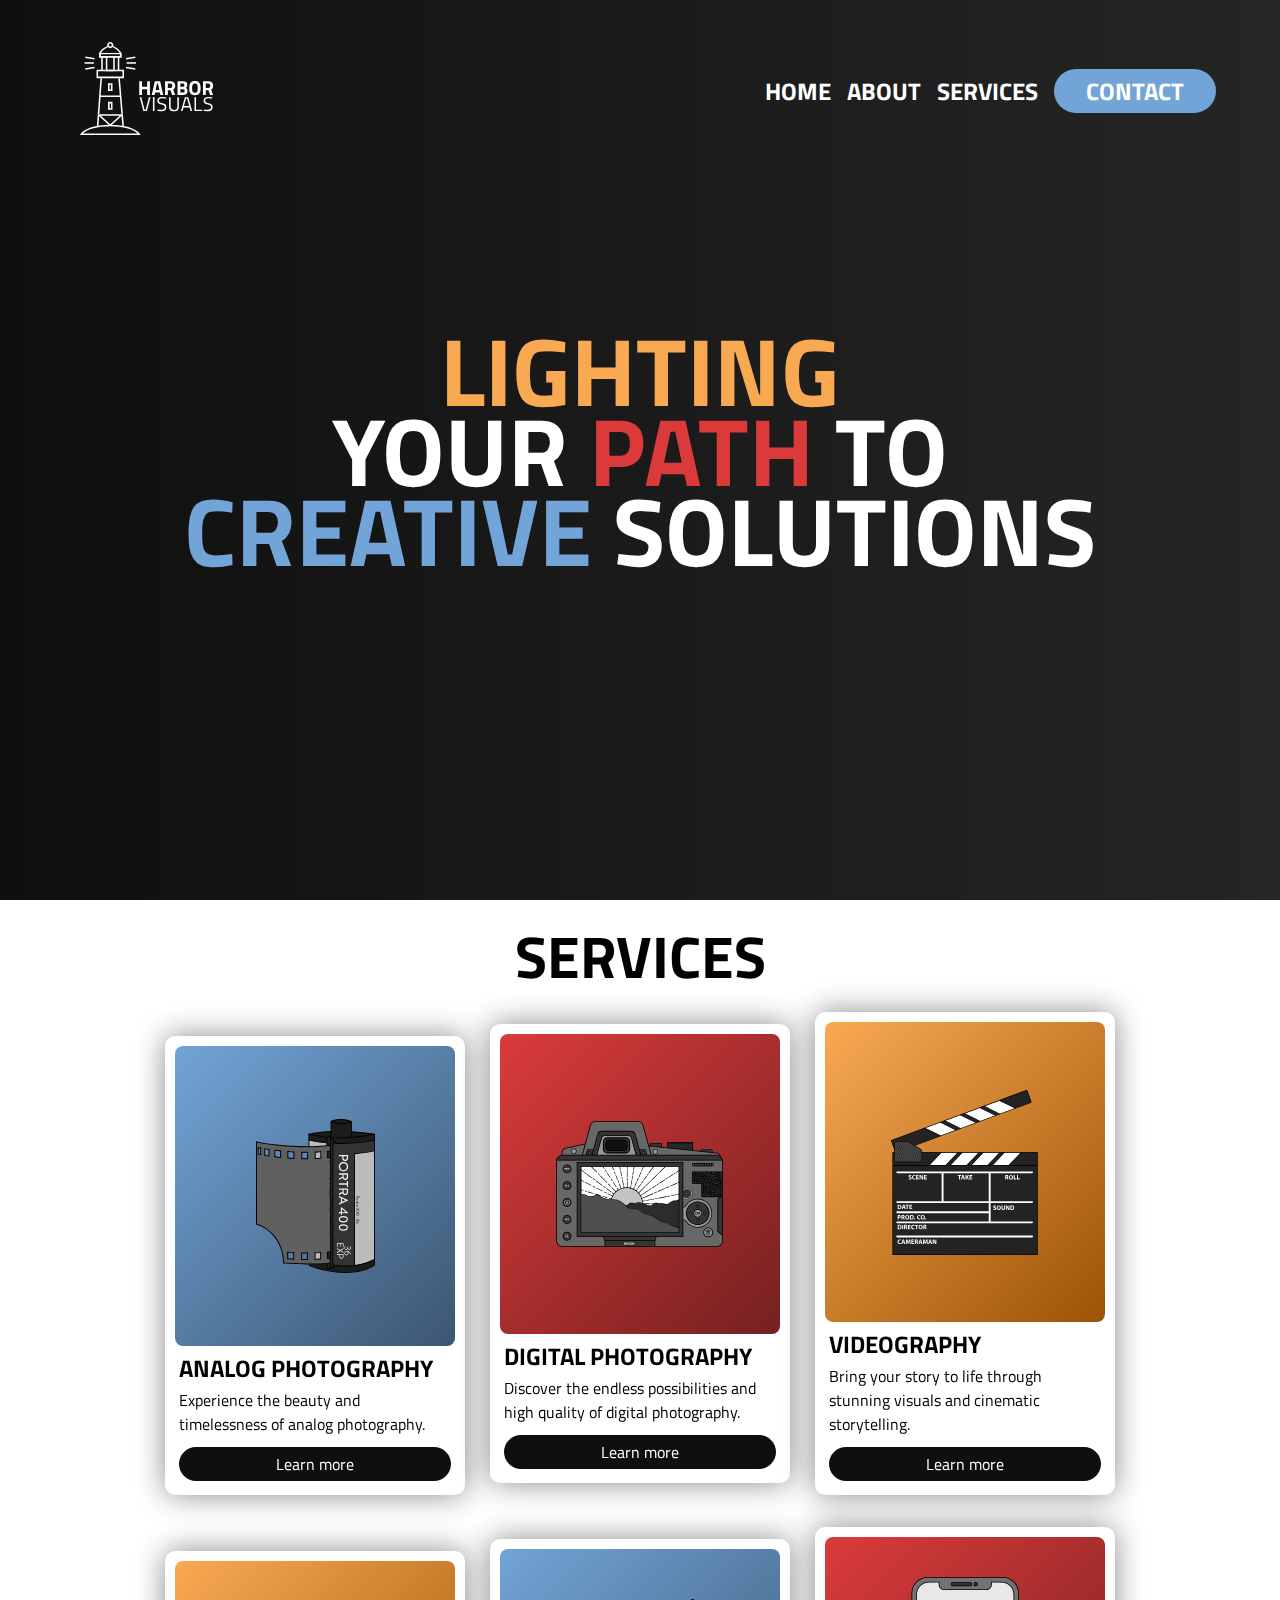
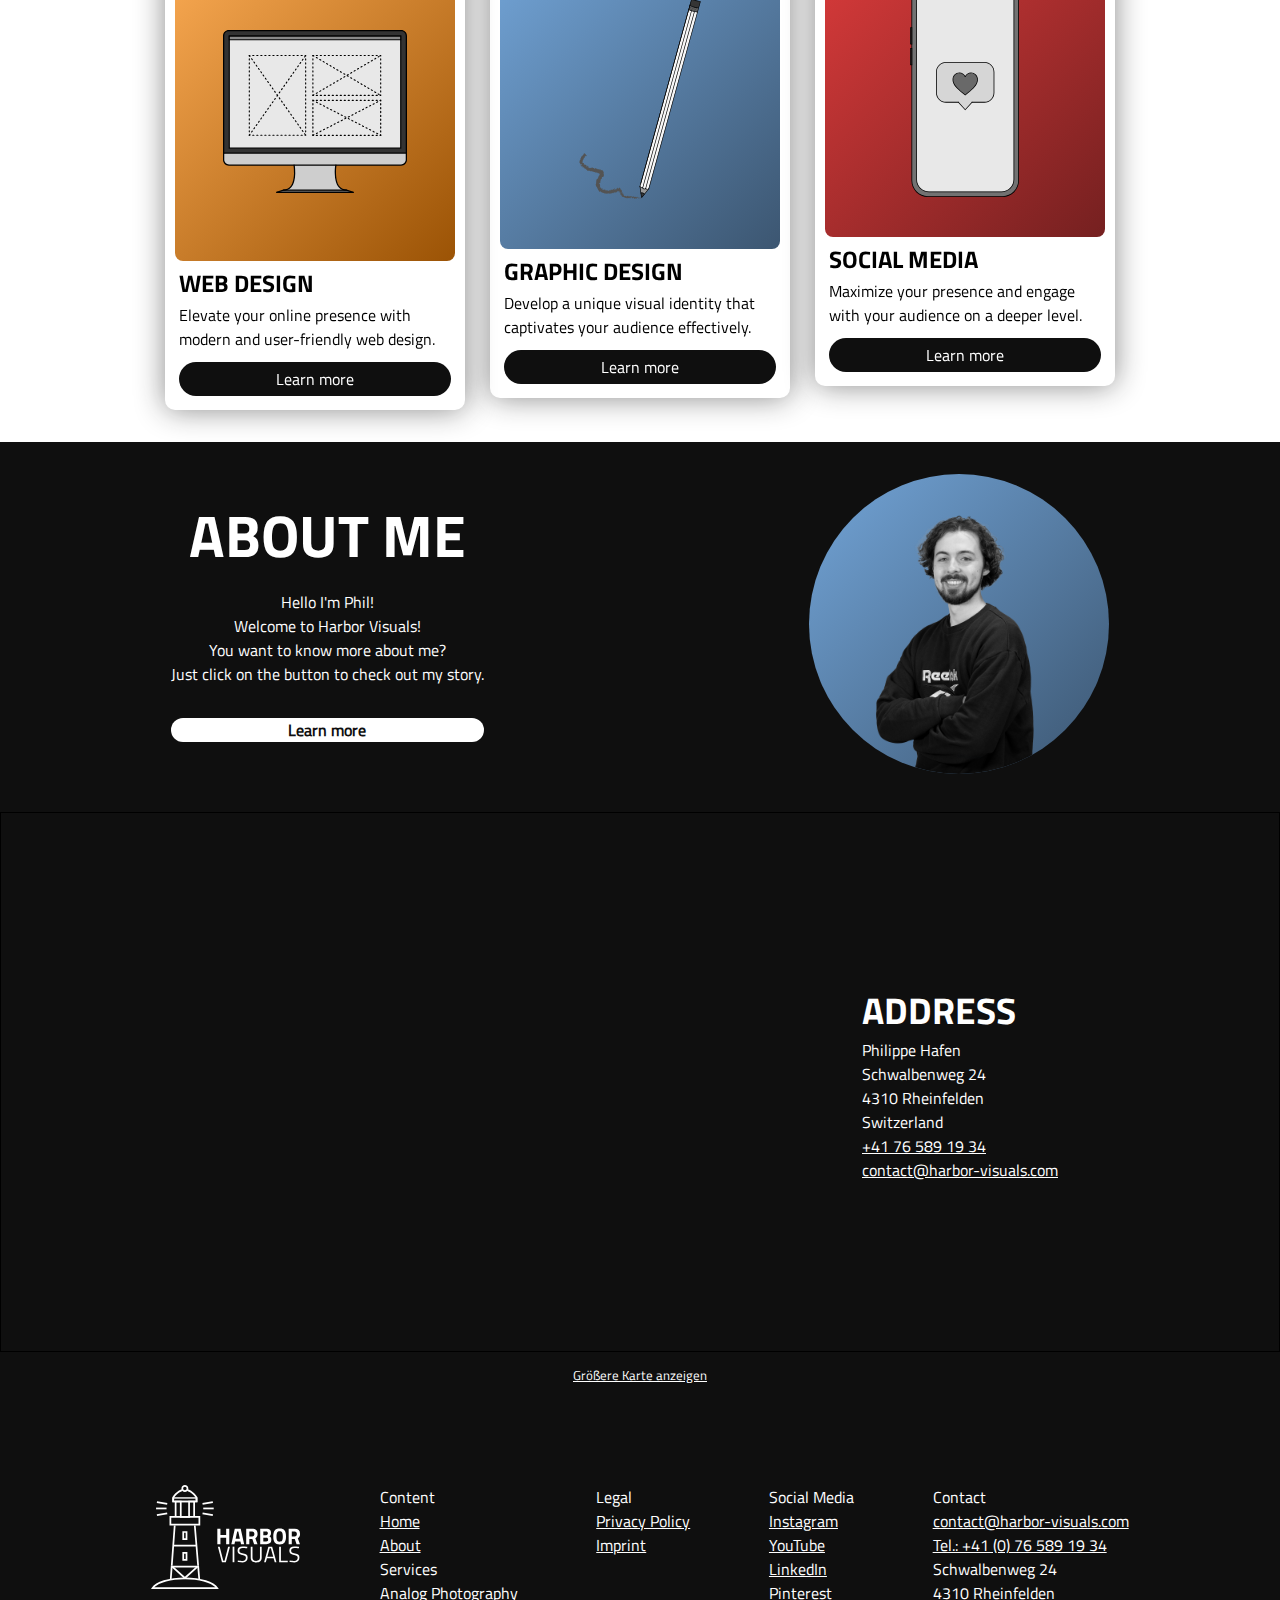
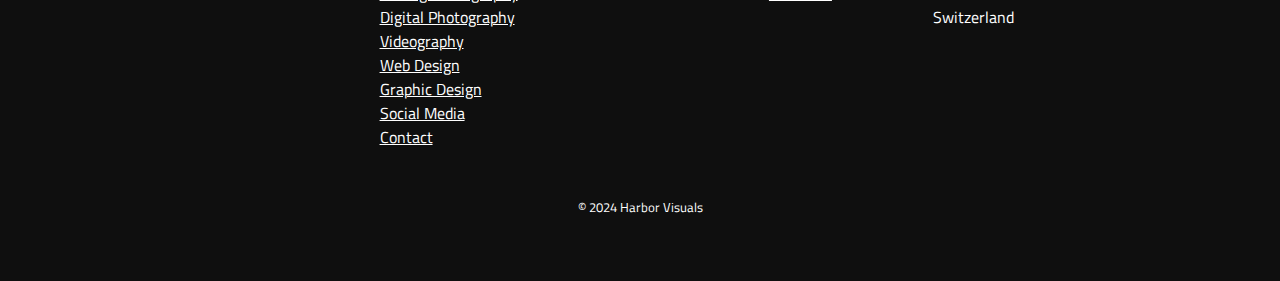
==== index.html @ 52046e07 "initial commit" ====
<!DOCTYPE html>
<html lang="en">
<head>
    <meta charset="UTF-8">
    <meta name="viewport" content="width=device-width, initial-scale=1.0">
    <title>Harbor Visuals</title>
    <!-- CSS -->
    <link rel="stylesheet" href="css/sites/style_index.css">
    <!-- Fontawesome -->
    <link rel="stylesheet" href="https://cdnjs.cloudflare.com/ajax/libs/font-awesome/6.5.1/css/all.min.css" integrity="sha512-DTOQO9RWCH3ppGqcWaEA1BIZOC6xxalwEsw9c2QQeAIftl+Vegovlnee1c9QX4TctnWMn13TZye+giMm8e2LwA==" crossorigin="anonymous" referrerpolicy="no-referrer" />
    <!-- Favicon -->
    <link rel="icon" type="image/x-icon" href="media/vectors/favicon/favicon.ico">
</head>
<body id="body">
    <!-- Header -->
    <header>
        <!-- Desktop Menu -->
        <nav class="main-navigation">
            <a href="#"><img height="300" src="media/vectors/logo/HV_horizontal_white.svg" alt="Harbor Visuals Logo"></a>
            <button id="burger"><i class="fa-solid fa-bars"></i></button>
            <menu id="menu">
                <li><a href="#">Home</a></li>
                <li><a href="about.html">About</a></li>
                <li class="trigger"><span>Services <i class="fa-solid fa-chevron-down"></i></span>
                    <menu class="dropdown">
                        <li><a href="analog-photography.html">Analog Photography</a></li>
                        <li><a href="digital-photography.html">Digital Photography</a></li>
                        <li><a href="videography.html">Videography</a></li>
                        <li><a href="graphic-design.html">Graphic Design</a></li>
                        <li><a href="social-media.html">Social Media</a></li>
                        <li><a href="web-design.html">Web Design</a></li>
                    </menu>
                </li>
                <li><a id="contact-cto" href="contact.html">Contact</a></li>  
            </menu>
        </nav>
        <!-- Website Title -->
        <div class="gradient-container">
            <h1><span class="yellow">Lighting</span> your <span class="red">path</span> to <span class="blue">creative</span> solutions</h1> 
        </div>
    </header>
    <main>
        <!-- Services -->
        <section class="services">
            <h2>Services</h2>
            <div class="service-tile">
                <div class="service-image gradient-blue">
                    <img src="media/vectors/service-categories/Analog_Photography.svg" alt="unused analog film cartridge">
                </div>
                <div class="service-details">
                    <h3 class="service-title">Analog Photography</h3>
                    <p>Experience the beauty and timelessness of analog photography.</p>
                    <a href="analog-photography.html">Learn more</a>
                </div>
            </div>
            <div class="service-tile">
                <div class="service-image gradient-red">
                    <img src="media/vectors/service-categories/Digital_Photography.svg" alt="digital camera displaying a sunrise">
                </div>
                <div class="service-details">
                    <h3 class="service-title">Digital Photography</h3>
                    <p>Discover the endless possibilities and high quality of digital photography.</p>
                    <a href="digital-photography.html">Learn more</a>
                </div>
            </div>
            <div class="service-tile">
                <div class="service-image gradient-yellow">
                    <img src="media/vectors/service-categories/Videography.svg" alt="video clapperboard">
                </div>
                <div class="service-details">
                    <h3 class="service-title">Videography</h3>
                    <p>Bring your story to life through stunning visuals and cinematic storytelling.</p>
                    <a href="videography.html">Learn more</a>
                </div>
            </div>
            <div class="service-tile">
                <div class="service-image gradient-blue">
                    <img src="media/vectors/service-categories/Graphic_Design.svg" alt="pencil draws a squiggly line">
                </div>
                <div class="service-details">
                    <h3 class="service-title">Graphic Design</h3>
                    <p>Develop a unique visual identity that captivates your audience effectively.</p>
                    <a href="graphic-design.html">Learn more</a>
                </div>
            </div>
            <div class="service-tile">
                <div class="service-image gradient-red">
                    <img src="media/vectors/service-categories/Social_Media.svg" alt="smartphone with a heart notification on the screen">
                </div>
                <div class="service-details">
                    <h3 class="service-title">Social Media</h3>
                    <p>Maximize your presence and engage with your audience on a deeper level.</p>
                    <a href="social-media.html">Learn more</a>
                </div>
            </div>
            <div class="service-tile">
                <div class="service-image gradient-yellow">
                    <img src="media/vectors/service-categories/Webdesign.svg" alt="desktop screen with wire frame rectangles">
                </div>
                <div class="service-details">
                    <h3 class="service-title">Web Design</h3>
                    <p>Elevate your online presence with modern and user-friendly web design.</p>
                    <a href="web-design.html">Learn more</a>
                </div>
            </div>
        </section>
        <!-- About Hero -->
        <section class="about">
            <div>
                <h2>About Me</h2>
                <p>Hello I'm Phil!<br>Welcome to Harbor Visuals!<br>You want to know more about me?<br>Just click on the button to check out my story.</p>
                <a href="about.html">Learn more</a>
            </div>
            <picture>
                <source srcset="media/images/webp/about/phil_portrait.webp" type="image/webp">
                <source srcset="media/images/jpg_png/about/phil_portrait.png" type="image/jpeg">
                <img class="gradient-blue" src="media/images/jpg_png/about/phil_portrait.png" alt="portrait of Philippe Hafen standing with crossed arms" height="300">
            </picture>
        </section>
        <section class="address">
            <iframe width="425" height="350" src="https://www.openstreetmap.org/export/embed.html?bbox=7.791709899902345%2C47.54564590602072%2C7.7954596281051645%2C47.5473332631162&amp;layer=mapnik&amp;marker=47.546489591358245%2C7.793584764003754" style="border: 1px solid black"></iframe><br/><small><a href="https://www.openstreetmap.org/?mlat=47.54649&amp;mlon=7.79358#map=19/47.54649/7.79358">Größere Karte anzeigen</a></small>
            <div>
                <h3>Address</h3>
                <p>Philippe Hafen<br>Schwalbenweg 24<br>4310 Rheinfelden<br>Switzerland<br><a href="tel:+41765891934">+41 76 589 19 34</a><br><a href="mailto:contact@harbor-visuals.com">contact@harbor-visuals.com</a></p>
            </div>
        </section>
    </main>
    <!-- Footer -->
    <footer>
        <div>
            <a href="index.html"><img height="300" src="media/vectors/logo/HV_horizontal_white.svg" alt="Harbor Visuals Logo"></a>
            <ul>
                <li>Content</li>
                <li><a href="#">Home</a></li>
                <li><a href="about.html">About</a></li>
                <li>Services</li>
                <li><a href="analog-photography.html">Analog Photography</a></li>
                <li><a href="digital-photography.html">Digital Photography</a></li>
                <li><a href="videography.html">Videography</a></li>
                <li><a href="web-design.html">Web Design</a></li>
                <li><a href="graphic-design.html">Graphic Design</a></li>
                <li><a href="social-media.html">Social Media</a></li>
                <li><a href="contact.html">Contact</a></li>
            </ul>
            <ul>
                <li>Legal</li>
                <li><a href="#">Privacy Policy</a></li>
                <li><a href="#">Imprint</a></li>
            </ul>
            <ul>
                <li>Social Media</li>
                <li><a href="https://www.instagram.com/harborvisuals/" target="_blank">Instagram</a></li>
                <li><a href="https://www.youtube.com/@harborvisuals" target="_blank">YouTube</a></li>
                <li><a href="https://ch.linkedin.com/in/philippe-hafen" target="_blank">LinkedIn</a></li>
                <li><a href="https://www.pinterest.ch/harborvisuals/" target="_blank">Pinterest</a></li>
            </ul>
            <ul>
                <li>Contact</li>
                <li><a href="mailto:contact@harbor-visuals.com">contact@harbor-visuals.com</a></li>
                <li><a href="tel:+41765891934">Tel.: +41 (0) 76 589 19 34</a></li>
                <li>Schwalbenweg 24</li>
                <li>4310 Rheinfelden</li>
                <li>Switzerland</li>
            </ul> 
        </div>
        <small>&copy; 2024 Harbor Visuals </small>
    </footer>
    <script>
        burger.onclick = function() {
        menu.classList.toggle('open')
        body.classList.toggle('open')
        }
    </script>
</body>
</html>
---- css/sites/style_index.css ----
/*
* Prefixed by https://autoprefixer.github.io
* PostCSS: v8.4.14,
* Autoprefixer: v10.4.7
* Browsers: last 4 version
*/

@import url('../general/variables.css');
@import url('../general/typography.css');
@import url('../reset/reset.css');
@import url('../components/header_index.css');
@import url('../components/footer.css');

/* Body background and height to get scrollbar */
body {
    background: var(--background-color-dark);
    max-width: 100vw;
}

/* Service Section (Container) */
.services {
    display: -ms-grid;
    display: grid;
    -ms-grid-columns: 1fr;
    grid-template-columns: 1fr;
    -ms-grid-rows: 3rem 2rem 1fr 2rem 1fr 2rem 1fr 2rem 1fr 2rem 1fr;
    grid-template-rows: 3rem 1fr 1fr 1fr 1fr 1fr;
    gap: 2rem;
    -webkit-box-align: center;
        -ms-flex-align: center;
            align-items: center;

    background: white;

    padding-top: 2rem;
    padding-bottom: 2rem;
}
.services > *:nth-child(1) {
    -ms-grid-row: 1;
    -ms-grid-column: 1;
}
.services > *:nth-child(2) {
    -ms-grid-row: 3;
    -ms-grid-column: 1;
}
.services > *:nth-child(3) {
    -ms-grid-row: 5;
    -ms-grid-column: 1;
}
.services > *:nth-child(4) {
    -ms-grid-row: 7;
    -ms-grid-column: 1;
}
.services > *:nth-child(5) {
    -ms-grid-row: 9;
    -ms-grid-column: 1;
}
.services > *:nth-child(6) {
    -ms-grid-row: 11;
    -ms-grid-column: 1;
}

/* Section Title */
section.services > h2 {
    min-width: 100%;
    text-align: center;
}

/* Center tiles */
.services > div {
    -ms-grid-row-align: center;
    -ms-grid-column-align: center;
    place-self: center;
}

/* Service Tiles */
.service-tile {
    display: -webkit-box;
    display: -ms-flexbox;
    display: flex;
    -webkit-box-orient: vertical;
    -webkit-box-direction: normal;
        -ms-flex-direction: column;
            flex-direction: column;
    -webkit-box-pack: center;
        -ms-flex-pack: center;
            justify-content: center;
    -webkit-box-align: center;
        -ms-flex-align: center;
            align-items: center;

    background: var(--neutral-color-1);
    padding: 10px 10px;
    width: -webkit-fit-content;
    width: -moz-fit-content;
    width: fit-content;
    height: -webkit-fit-content;
    height: -moz-fit-content;
    height: fit-content;
    border-radius: 10px;
    -webkit-filter: drop-shadow(0 0 15px #0f0f0f7b);
            filter: drop-shadow(0 0 15px #0f0f0f7b);
}

/* Service category images */
.service-image {
    display: -webkit-box;
    display: -ms-flexbox;
    display: flex;
    -webkit-box-pack: center;
        -ms-flex-pack: center;
            justify-content: center;
    -webkit-box-align: center;
        -ms-flex-align: center;
            align-items: center;

    width: 280px;
    height: 300px;
    overflow: hidden;
    margin: 0 auto;
    border-radius: 8px;
}

/* Background gradients */
.gradient-blue {
    background: -o-linear-gradient(315deg, rgba(114,164,215,1) 0%, rgba(60,86,113,1) 100%);
    background: linear-gradient(135deg, rgba(114,164,215,1) 0%, rgba(60,86,113,1) 100%);
}
.gradient-red {
    background: -o-linear-gradient(315deg, rgba(219,59,59,1) 0%, rgba(117,32,32,1) 100%);
    background: linear-gradient(135deg, rgba(219,59,59,1) 0%, rgba(117,32,32,1) 100%);
}
.gradient-yellow {
    background: -o-linear-gradient(315deg, rgba(249,169,82,1) 0%, rgba(155,83,5,1) 100%);
    background: linear-gradient(135deg, rgba(249,169,82,1) 0%, rgba(155,83,5,1) 100%);
}

/* Service description */
.service-details {
    display: -webkit-box;
    display: -ms-flexbox;
    display: flex;
    -webkit-box-orient: vertical;
    -webkit-box-direction: normal;
        -ms-flex-direction: column;
            flex-direction: column;

    width: 280px;
    gap: 0.1rem;
    padding: 4px;
}

/* Learn more buttons */
div.service-details > a {
    -ms-flex-item-align: center;
        -ms-grid-row-align: center;
        align-self: center;
    background: var(--background-color-dark);
    padding: 5px 20px;
    margin-top: 10px;
    width: 100%;
    text-align: center;
    color: var(--neutral-color-1);
    text-decoration: none;
    border-radius: 29px;
}

div.service-details > a:hover {
    background: var(--background-color-dark-2);
}

/* About Section */
.about {
    display: -webkit-box;
    display: -ms-flexbox;
    display: flex;
    -ms-flex-pack: distribute;
        justify-content: space-around;
    -webkit-box-align: center;
        -ms-flex-align: center;
            align-items: center;
    -ms-flex-wrap: wrap;
        flex-wrap: wrap;
    gap: 3rem;

    padding: 2rem;
}

/* About Text Area */
.about > div {
    display: -webkit-box;
    display: -ms-flexbox;
    display: flex;
    -webkit-box-orient: vertical;
    -webkit-box-direction: normal;
        -ms-flex-direction: column;
            flex-direction: column;
    
    gap: 2rem;
    
    text-align: center;
    color: white;
}

.about h2 {
    line-height: 75%;
}

.about a {
    background: var(--neutral-color-1);
    text-decoration: none;
    color: var(--background-color-dark);
    font-weight: bold;
    border-radius: 29px;
}

.about a:hover {
    background: var(--background-color-light2);
}

/* About Image */
.about > picture > img {
    width: 300px;
    height: auto;
    border-radius: 50%;
}

/* Address Section */
.address {
    display: -ms-grid;
    display: grid;
    -ms-grid-columns: 1fr;
    grid-template-columns: 1fr;
    -ms-grid-rows: 50vh 35vh;
    grid-template-rows: 50vh 35vh;
    -webkit-box-align: center;
        -ms-flex-align: center;
            align-items: center;

    position: relative;
}
.address > *:nth-child(1) {
    -ms-grid-row: 1;
    -ms-grid-column: 1;
}
.address > *:nth-child(2) {
    -ms-grid-row: 2;
    -ms-grid-column: 1;
}

/* Map formatting */
.address > iframe {
    -ms-grid-column: 1;
    -ms-grid-column-span: 1;
    grid-column: 1/2;
    -ms-grid-row: 1;
    -ms-grid-row-span: 2;
    grid-row: 1/3;
    z-index: 1; /* Ensure iframe is behind the div */

    width: 100%;
    height: 85vh;
    -webkit-filter: grayscale(100%);
            filter: grayscale(100%);
}

/* Iframe link */
.address a {
    color: white;
}

.address small {
    display: -webkit-box;
    display: -ms-flexbox;
    display: flex;
    -webkit-box-pack: center;
        -ms-flex-pack: center;
            justify-content: center;
}

/* Address container */
.address div {
    -ms-grid-column: 1;
    -ms-grid-column-span: 1;
    grid-column: 1/2;
    -ms-grid-row: 2;
    -ms-grid-row-span: 1;
    grid-row: 2/3;
    z-index: 2; /* Ensure div is in front of the iframe */

    position: absolute;
    top: 50%;
    left: 50%;
    -webkit-transform: translateY(-50%) translateX(-50%);
        -ms-transform: translateY(-50%) translateX(-50%);
            transform: translateY(-50%) translateX(-50%);

    color: var(--neutral-color-1);
    background: var(--background-color-dark);
    width: 80vw;
    height: -webkit-fit-content;
    height: -moz-fit-content;
    height: fit-content;
    padding: 2rem;
}

/* tablets */
@media (min-width: 768px){

    /* Service Section (Container) */
    .services {
        -ms-grid-columns: 1fr 2rem 1fr;
        grid-template-columns: 1fr 1fr;
        -ms-grid-rows: 3rem 2rem 1fr 2rem 1fr 2rem 1fr;
        grid-template-rows: 3rem 1fr 1fr 1fr;
        row-gap: 2rem;
        -webkit-column-gap: 2rem;
           -moz-column-gap: 2rem;
                column-gap: 2rem;
    }
    .services > *:nth-child(1) {
        -ms-grid-row: 1;
        -ms-grid-column: 1;
    }
    .services > *:nth-child(2) {
        -ms-grid-row: 1;
        -ms-grid-column: 3;
    }
    .services > *:nth-child(3) {
        -ms-grid-row: 3;
        -ms-grid-column: 1;
    }
    .services > *:nth-child(4) {
        -ms-grid-row: 3;
        -ms-grid-column: 3;
    }
    .services > *:nth-child(5) {
        -ms-grid-row: 5;
        -ms-grid-column: 1;
    }
    .services > *:nth-child(6) {
        -ms-grid-row: 5;
        -ms-grid-column: 3;
    }
    .services > *:nth-child(7) {
        -ms-grid-row: 7;
        -ms-grid-column: 1;
    }
    .services > *:nth-child(8) {
        -ms-grid-row: 7;
        -ms-grid-column: 3;
    }

    .services > h2 {
        -ms-grid-column: 1;
        -ms-grid-column-span: 2;
        grid-column: 1/3;
    }

    .services > div:nth-child(even) {
        -ms-grid-row-align: end;
        -ms-grid-column-align: end;
        place-self: end;
    }

    .services > div:nth-child(odd) {
        -ms-grid-row-align: start;
        -ms-grid-column-align: start;
        place-self: start;
    }
}

/* desktops */
@media (min-width: 1280px){

    /* Service Section (Container) */
    .services {
        -ms-grid-columns: 1fr 0 0.75fr 0 1fr;
        grid-template-columns: 1fr 0.75fr 1fr;
        -ms-grid-rows: 3rem 2rem 1fr 2rem 1fr;
        grid-template-rows: 3rem 1fr 1fr;
        row-gap: 2rem;
        -webkit-column-gap: 0;
           -moz-column-gap: 0;
                column-gap: 0;
    }
    .services > *:nth-child(1) {
        -ms-grid-row: 1;
        -ms-grid-column: 1;
    }
    .services > *:nth-child(2) {
        -ms-grid-row: 1;
        -ms-grid-column: 3;
    }
    .services > *:nth-child(3) {
        -ms-grid-row: 1;
        -ms-grid-column: 5;
    }
    .services > *:nth-child(4) {
        -ms-grid-row: 3;
        -ms-grid-column: 1;
    }
    .services > *:nth-child(5) {
        -ms-grid-row: 3;
        -ms-grid-column: 3;
    }
    .services > *:nth-child(6) {
        -ms-grid-row: 3;
        -ms-grid-column: 5;
    }
    .services > *:nth-child(7) {
        -ms-grid-row: 5;
        -ms-grid-column: 1;
    }
    .services > *:nth-child(8) {
        -ms-grid-row: 5;
        -ms-grid-column: 3;
    }
    .services > *:nth-child(9) {
        -ms-grid-row: 5;
        -ms-grid-column: 5;
    }

    .services > h2 {
        -ms-grid-column: 1;
        -ms-grid-column-span: 3;
        grid-column: 1/4;
    }

    /* Remove place-self */
    .services > div:nth-child(even) {
        -ms-grid-row-align: none;
        -ms-grid-column-align: none;
        place-self: none;
    }

    .services > div:nth-child(odd) {
        -ms-grid-row-align: none;
        -ms-grid-column-align: none;
        place-self: none;
    }

    /* Grid placement */
    .services > div:nth-child(2) {
        -ms-grid-row-align: end;
        -ms-grid-column-align: end;
        place-self: end;
    }

    .services > div:nth-child(3) {
        -ms-grid-row-align: center;
        -ms-grid-column-align: center;
        place-self: center;
    }

    .services > div:nth-child(4) {
        -ms-grid-row-align: start;
        -ms-grid-column-align: start;
        place-self: start;
    }

    .services > div:nth-child(5) {
        -ms-grid-row-align: center;
        -ms-grid-column-align: center;
        place-self: center;
    }

    .services > div:nth-child(6) {
        -ms-grid-row-align: start;
        -ms-grid-column-align: start;
        place-self: start;
    }

    .services > div:nth-child(7) {
        -ms-grid-row-align: end;
        -ms-grid-column-align: end;
        place-self: end;
        -ms-grid-column: 1;
        -ms-grid-column-span: 1;
        grid-column: 1/2 ;
        -ms-grid-row: 3;
        -ms-grid-row-span: 1;
        grid-row: 3/4;
    }

    /* iframe & address */
    .address {
        display: -ms-grid;
        display: grid;
        -ms-grid-columns: 1fr 1fr;
        grid-template-columns: 1fr 1fr;
        -ms-grid-rows: 60vh 5vh;
        grid-template-rows: 60vh 5vh;
        -webkit-box-align: center;
            -ms-flex-align: center;
                align-items: center;
    
        position: relative;
    }
    .address > *:nth-child(1) {
        -ms-grid-row: 1;
        -ms-grid-column: 1;
    }
    .address > *:nth-child(2) {
        -ms-grid-row: 1;
        -ms-grid-column: 2;
    }
    .address > *:nth-child(3) {
        -ms-grid-row: 2;
        -ms-grid-column: 1;
    }
    .address > *:nth-child(4) {
        -ms-grid-row: 2;
        -ms-grid-column: 2;
    }

    /* Map formatting */
    .address > iframe {
        -ms-grid-column: 1;
        -ms-grid-column-span: 2;
        grid-column: 1/3;
        -ms-grid-row: 1;
        -ms-grid-row-span: 1;
        grid-row: 1/2;
        z-index: 1; /* Ensure iframe is behind the div */

        width: 100%;
        height: 60vh;
    }

    /* Iframe link */
    .address a {
        color: white;
    }

    /* Address container */
    .address div {
        -ms-grid-column: 2;
        -ms-grid-column-span: 1;
        grid-column: 2/3;
        -ms-grid-row: 1;
        -ms-grid-row-span: 1;
        grid-row: 1/2;
        z-index: 2; /* Ensure div is in front of the iframe */

        position: absolute;
        top: 50%;
        left: 50%;
        -webkit-transform: translateY(-50%) translateX(-50%);
            -ms-transform: translateY(-50%) translateX(-50%);
                transform: translateY(-50%) translateX(-50%);

        color: var(--neutral-color-1);
        background: var(--background-color-dark);
        width: -webkit-fit-content;
        width: -moz-fit-content;
        width: fit-content;
        height: -webkit-fit-content;
        height: -moz-fit-content;
        height: fit-content;
        padding: 3rem;
    }

    .address > small {
        -ms-grid-column: 1;
        -ms-grid-column-span: 2;
        grid-column: 1/3;
        -ms-grid-row: 2;
        -ms-grid-row-span: 1;
        grid-row: 2/3;
    }
}
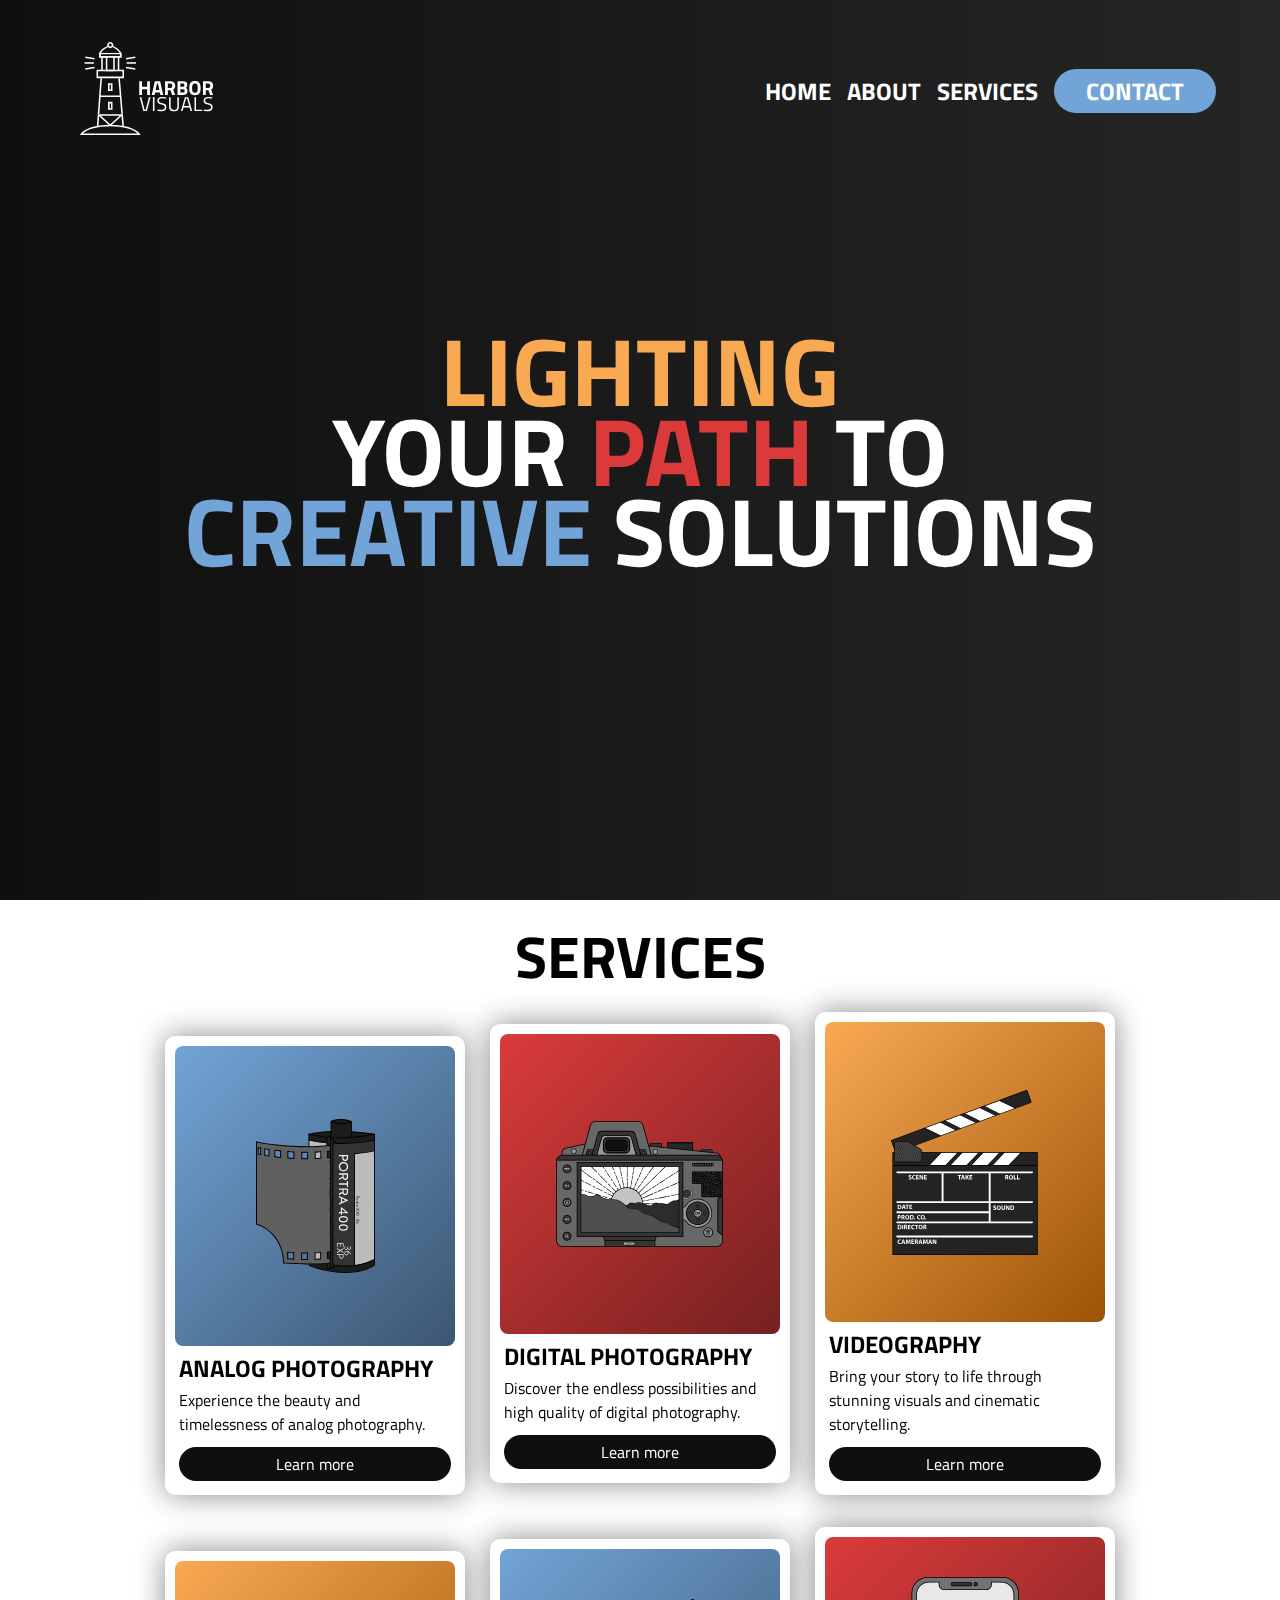
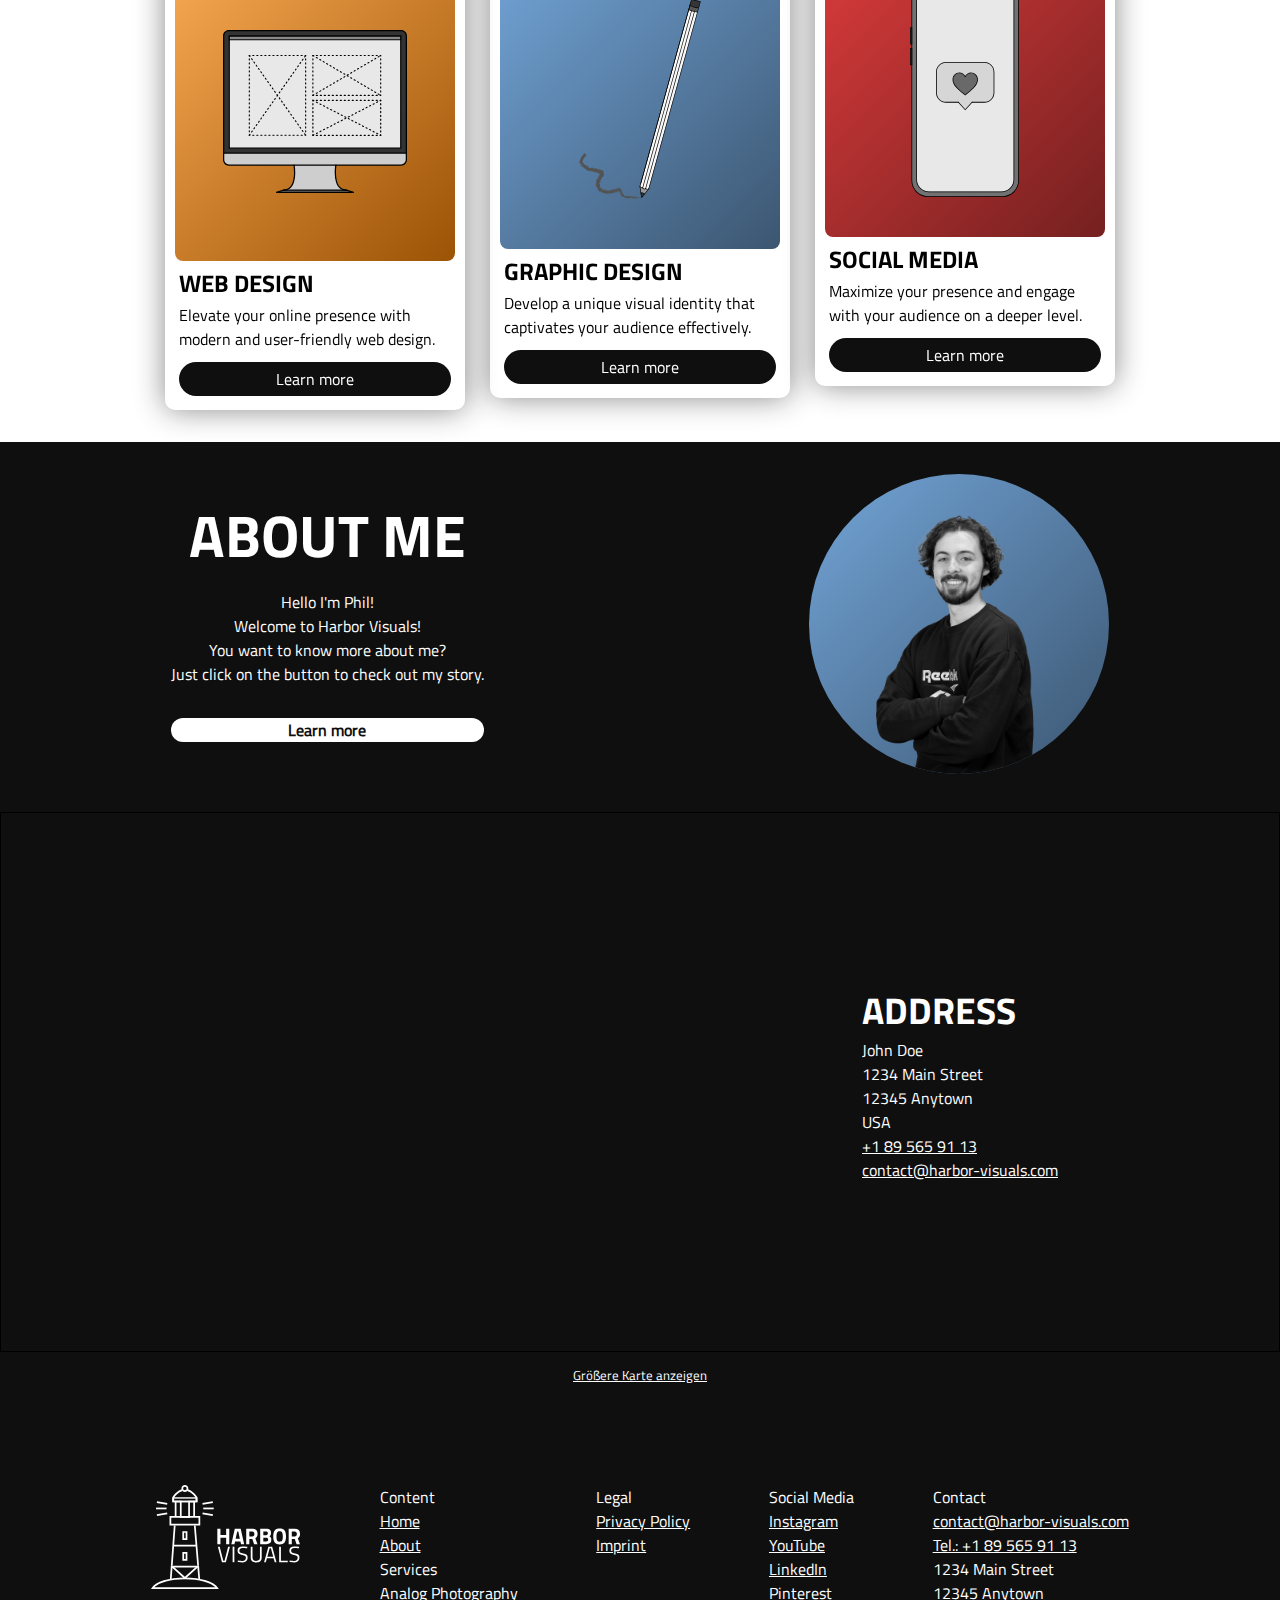
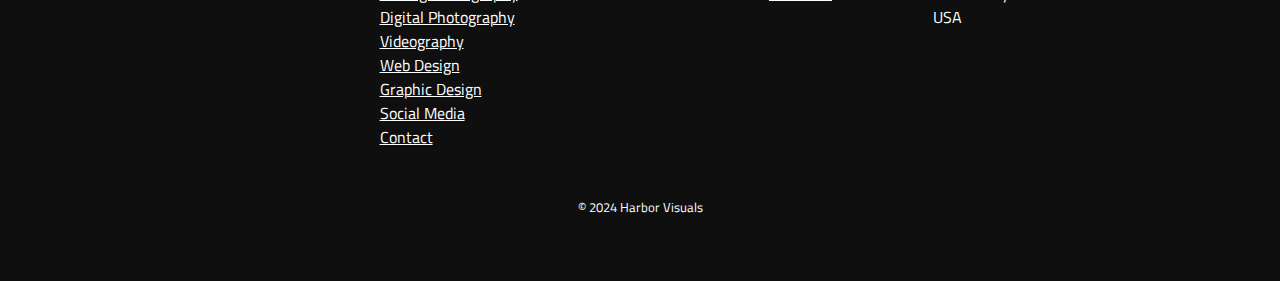
==== commit 8053b359: "changed address and iframe" ====
--- a/index.html
+++ b/index.html
@@ -118,10 +118,10 @@
             </picture>
         </section>
         <section class="address">
-            <iframe width="425" height="350" src="https://www.openstreetmap.org/export/embed.html?bbox=7.791709899902345%2C47.54564590602072%2C7.7954596281051645%2C47.5473332631162&amp;layer=mapnik&amp;marker=47.546489591358245%2C7.793584764003754" style="border: 1px solid black"></iframe><br/><small><a href="https://www.openstreetmap.org/?mlat=47.54649&amp;mlon=7.79358#map=19/47.54649/7.79358">Größere Karte anzeigen</a></small>
+            <iframe width="425" height="350" src="https://www.openstreetmap.org/export/embed.html?bbox=-73.98761987686159%2C40.74749471005883%2C-73.98436903953554%2C40.74938852963213&amp;layer=mapnik&amp;marker=40.748441626587265%2C-73.98599445819855" style="border: 1px solid black"></iframe><br/><small><a href="https://www.openstreetmap.org/?mlat=40.74844&amp;mlon=-73.98599#map=19/40.74844/-73.98599">Größere Karte anzeigen</a></small>
             <div>
                 <h3>Address</h3>
-                <p>Philippe Hafen<br>Schwalbenweg 24<br>4310 Rheinfelden<br>Switzerland<br><a href="tel:+41765891934">+41 76 589 19 34</a><br><a href="mailto:contact@harbor-visuals.com">contact@harbor-visuals.com</a></p>
+                <p>John Doe<br>1234 Main Street<br>12345 Anytown<br>USA<br><a href="tel:+1895659113">+1 89 565 91 13</a><br><a href="mailto:contact@harbor-visuals.com">contact@harbor-visuals.com</a></p>
             </div>
         </section>
     </main>
@@ -157,10 +157,10 @@
             <ul>
                 <li>Contact</li>
                 <li><a href="mailto:contact@harbor-visuals.com">contact@harbor-visuals.com</a></li>
-                <li><a href="tel:+41765891934">Tel.: +41 (0) 76 589 19 34</a></li>
-                <li>Schwalbenweg 24</li>
-                <li>4310 Rheinfelden</li>
-                <li>Switzerland</li>
+                <li><a href="tel:+1895659113">Tel.: +1 89 565 91 13</a></li>
+                <li>1234 Main Street</li>
+                <li>12345 Anytown</li>
+                <li>USA</li>
             </ul> 
         </div>
         <small>&copy; 2024 Harbor Visuals </small>
